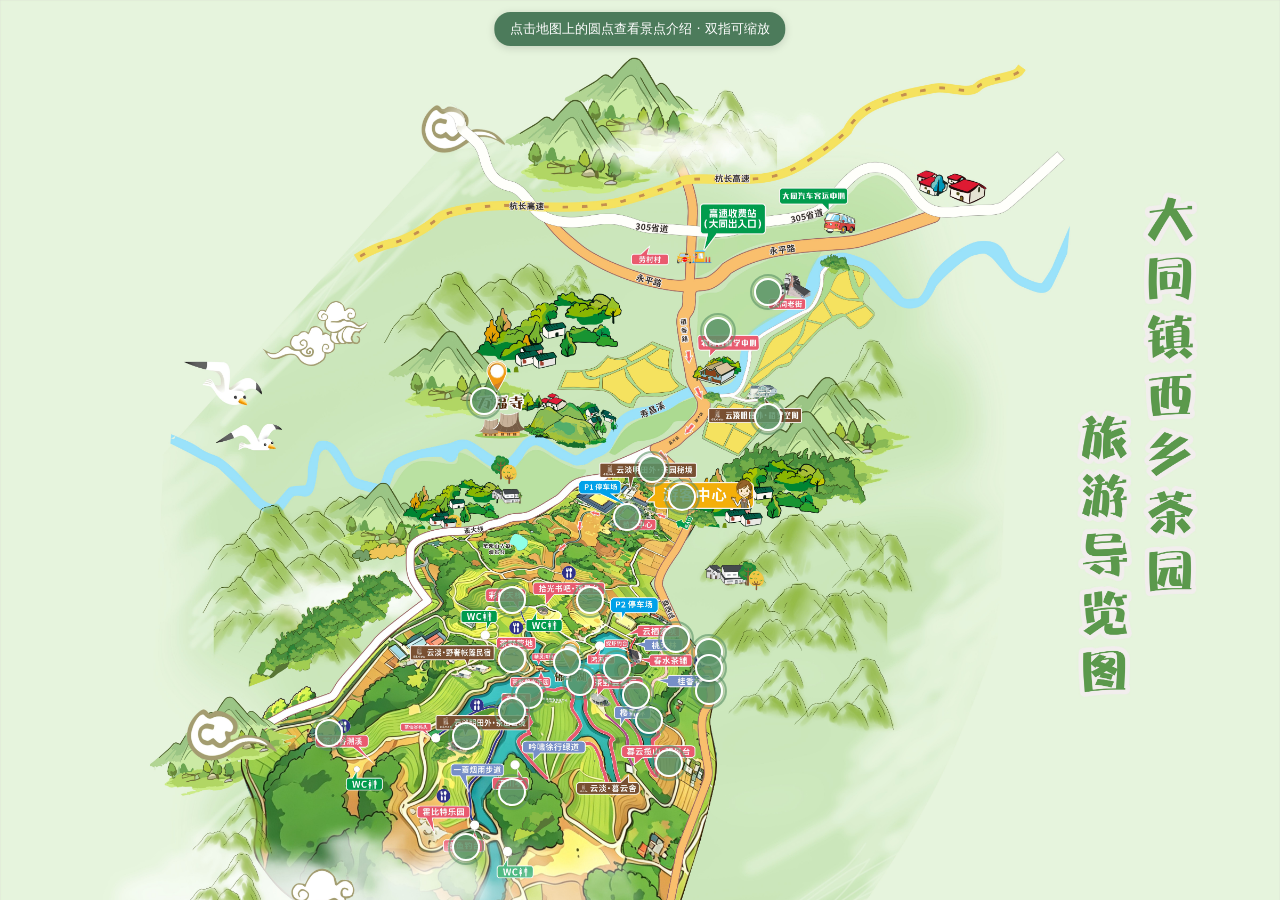
==== index.html @ 15c8495e "Initial commit" ====
<!DOCTYPE html>
<html lang="zh-CN">
<head>
  <meta charset="UTF-8" />
  <meta name="viewport" content="width=device-width, initial-scale=1.0, viewport-fit=cover" />
  <meta name="theme-color" content="#3f7050" />
  <title>大同镇西乡茶园 · 景区导览</title>
  <link rel="stylesheet" href="css/style.css" />
</head>
<body>
  <!-- 全屏导览图 -->
  <main id="map-stage" aria-label="景区导览图">
    <div class="map-wrap">
      <img id="map-image" src="map.jpg" alt="大同镇西乡茶园旅游导览图" />
      <div id="hotspots" class="hotspots"></div>
    </div>
  </main>

  <!-- 顶部提示 -->
  <div id="hint" class="hint">点击地图上的圆点查看景点介绍 · 双指可缩放</div>

  <!-- 景点弹窗 -->
  <div id="popup-overlay" class="popup-overlay" hidden>
    <div class="popup" role="dialog" aria-modal="true" aria-labelledby="popup-title">
      <button id="popup-close" class="popup-close" aria-label="关闭">&times;</button>
      <div class="popup-gallery" id="popup-gallery"></div>
      <div class="popup-body">
        <h1 id="popup-title" class="popup-title"></h1>
        <div id="popup-intro" class="popup-intro"></div>
      </div>
      <button id="popup-view-map" class="popup-view-map">关闭并查看导览图</button>
    </div>
  </div>

  <script src="js/spots.js"></script>
  <script src="js/app.js"></script>
</body>
</html>
---- css/style.css ----
:root {
  --tea-green: #5a9367;
  --tea-green-dark: #3f7050;
  --ink: #2c3a2e;
  --paper: #f4f7ef;
}

* { box-sizing: border-box; }

html, body {
  margin: 0;
  padding: 0;
  height: 100%;
  background: #e7efdd;
  color: var(--ink);
  font-family: "PingFang SC", "Microsoft YaHei", system-ui, -apple-system, sans-serif;
  -webkit-text-size-adjust: 100%;
}

/* ---------- 导览图 ---------- */
#map-stage {
  position: fixed;
  inset: 0;
  overflow: auto;
  -webkit-overflow-scrolling: touch;
  display: flex;
  align-items: center;
  justify-content: center;
  background: #e7efdd;
}

.map-wrap {
  position: relative;
  width: 100%;
  max-width: 1400px;
  margin: auto;
  line-height: 0;
}

#map-image {
  display: block;
  width: 100%;
  height: auto;
  user-select: none;
  -webkit-user-drag: none;
}

/* ---------- 地图热点 ---------- */
.hotspots {
  position: absolute;
  inset: 0;
  pointer-events: none; /* 仅标记本身可点击 */
}

.hotspot {
  position: absolute;
  width: 28px;
  height: 28px;
  margin: -14px 0 0 -14px; /* 以坐标为圆心 */
  border-radius: 50%;
  background: rgba(90, 147, 103, 0.85);
  border: 2px solid #fff;
  box-shadow: 0 1px 4px rgba(0, 0, 0, 0.35);
  cursor: pointer;
  pointer-events: auto;
  -webkit-tap-highlight-color: transparent;
}
/* 脉冲提示环 */
.hotspot::after {
  content: "";
  position: absolute;
  inset: -6px;
  border-radius: 50%;
  border: 2px solid rgba(90, 147, 103, 0.6);
  animation: pulse 2s ease-out infinite;
}
.hotspot:active { background: var(--tea-green-dark); }

@keyframes pulse {
  0%   { transform: scale(0.6); opacity: 0.9; }
  100% { transform: scale(1.6); opacity: 0; }
}

@media (max-width: 600px) {
  .hotspot { width: 24px; height: 24px; margin: -12px 0 0 -12px; }
}

.hint {
  position: fixed;
  top: calc(12px + env(safe-area-inset-top));
  left: 50%;
  transform: translateX(-50%);
  max-width: calc(100% - 24px);
  background: rgba(63, 112, 80, 0.92);
  color: #fff;
  font-size: 13px;
  line-height: 1.4;
  text-align: center;
  padding: 8px 16px;
  border-radius: 16px;
  z-index: 10;
  box-shadow: 0 2px 8px rgba(0, 0, 0, 0.15);
  transition: opacity 0.4s ease;
}
.hint.fade { opacity: 0; pointer-events: none; }

/* ---------- 弹窗 ---------- */
.popup-overlay {
  position: fixed;
  inset: 0;
  background: rgba(20, 30, 22, 0.55);
  backdrop-filter: blur(3px);
  z-index: 100;
  display: flex;
  align-items: center;
  justify-content: center;
  padding: 16px;
  animation: fade-in 0.25s ease;
}
.popup-overlay[hidden] { display: none; }

@keyframes fade-in { from { opacity: 0; } to { opacity: 1; } }
@keyframes pop-in {
  from { opacity: 0; transform: translateY(16px) scale(0.98); }
  to { opacity: 1; transform: translateY(0) scale(1); }
}
@keyframes sheet-up {
  from { transform: translateY(100%); }
  to { transform: translateY(0); }
}

.popup {
  position: relative;
  width: 100%;
  max-width: 480px;
  max-height: 90vh;
  max-height: 90dvh;
  background: var(--paper);
  border-radius: 18px;
  overflow: hidden;
  display: flex;
  flex-direction: column;
  box-shadow: 0 18px 50px rgba(0, 0, 0, 0.35);
  animation: pop-in 0.3s cubic-bezier(0.2, 0.8, 0.3, 1);
}

.popup-close {
  position: absolute;
  top: 10px;
  right: 12px;
  z-index: 5;
  width: 36px;
  height: 36px;
  border: none;
  border-radius: 50%;
  background: rgba(0, 0, 0, 0.4);
  color: #fff;
  font-size: 24px;
  line-height: 1;
  cursor: pointer;
}

/* 图片画廊 —— 横向滑动 */
.popup-gallery {
  display: flex;
  overflow-x: auto;
  scroll-snap-type: x mandatory;
  -webkit-overflow-scrolling: touch;
  background: #d9e6cb;
}
.popup-gallery img {
  flex: 0 0 100%;
  width: 100%;
  height: clamp(180px, 52vw, 260px);
  object-fit: cover;
  scroll-snap-align: start;
  display: block;
}

.popup-body {
  padding: 18px 22px 6px;
  overflow-y: auto;
}
.popup-title {
  margin: 0 0 12px;
  font-size: 23px;
  font-weight: 700;
  color: var(--tea-green-dark);
}
.popup-intro p {
  margin: 0 0 12px;
  font-size: 15.5px;
  line-height: 1.7;
  color: #41513f;
}

.popup-view-map {
  margin: 8px 18px 18px;
  padding: 13px;
  border: none;
  border-radius: 12px;
  background: var(--tea-green);
  color: #fff;
  font-size: 16px;
  font-weight: 600;
  cursor: pointer;
}
.popup-view-map:active { background: var(--tea-green-dark); }

/* 缺省页 —— spot 无效时 */
.popup-intro.error p { color: #a23; }

/* ---------- 手机端：弹窗改为底部抽屉 ---------- */
@media (max-width: 600px) {
  .popup-overlay {
    align-items: flex-end;
    padding: 0;
  }
  .popup {
    max-width: none;
    width: 100%;
    max-height: 88dvh;
    border-radius: 20px 20px 0 0;
    /* 底部留出手势条/安全区 */
    padding-bottom: env(safe-area-inset-bottom);
    animation: sheet-up 0.32s cubic-bezier(0.2, 0.8, 0.3, 1);
  }
  /* 顶部小手柄，提示可下滑关闭 */
  .popup::before {
    content: "";
    position: absolute;
    top: 8px;
    left: 50%;
    transform: translateX(-50%);
    width: 40px;
    height: 4px;
    border-radius: 999px;
    background: rgba(0, 0, 0, 0.18);
    z-index: 6;
  }
  .popup-gallery { border-radius: 20px 20px 0 0; }
  .popup-body { padding: 16px 18px 4px; }
  .popup-title { font-size: 21px; }
  .popup-view-map {
    margin: 8px 16px calc(16px + env(safe-area-inset-bottom));
    padding: 15px;
  }
  /* 关闭按钮加大，便于点按 */
  .popup-close { width: 40px; height: 40px; font-size: 26px; }
}

/* ---------- 横屏手机：弹窗回到居中并限制高度 ---------- */
@media (max-height: 480px) and (orientation: landscape) {
  .popup-overlay { align-items: center; padding: 10px; }
  .popup { max-width: 560px; max-height: 94dvh; flex-direction: column; }
  .popup-gallery img { height: 140px; }
}
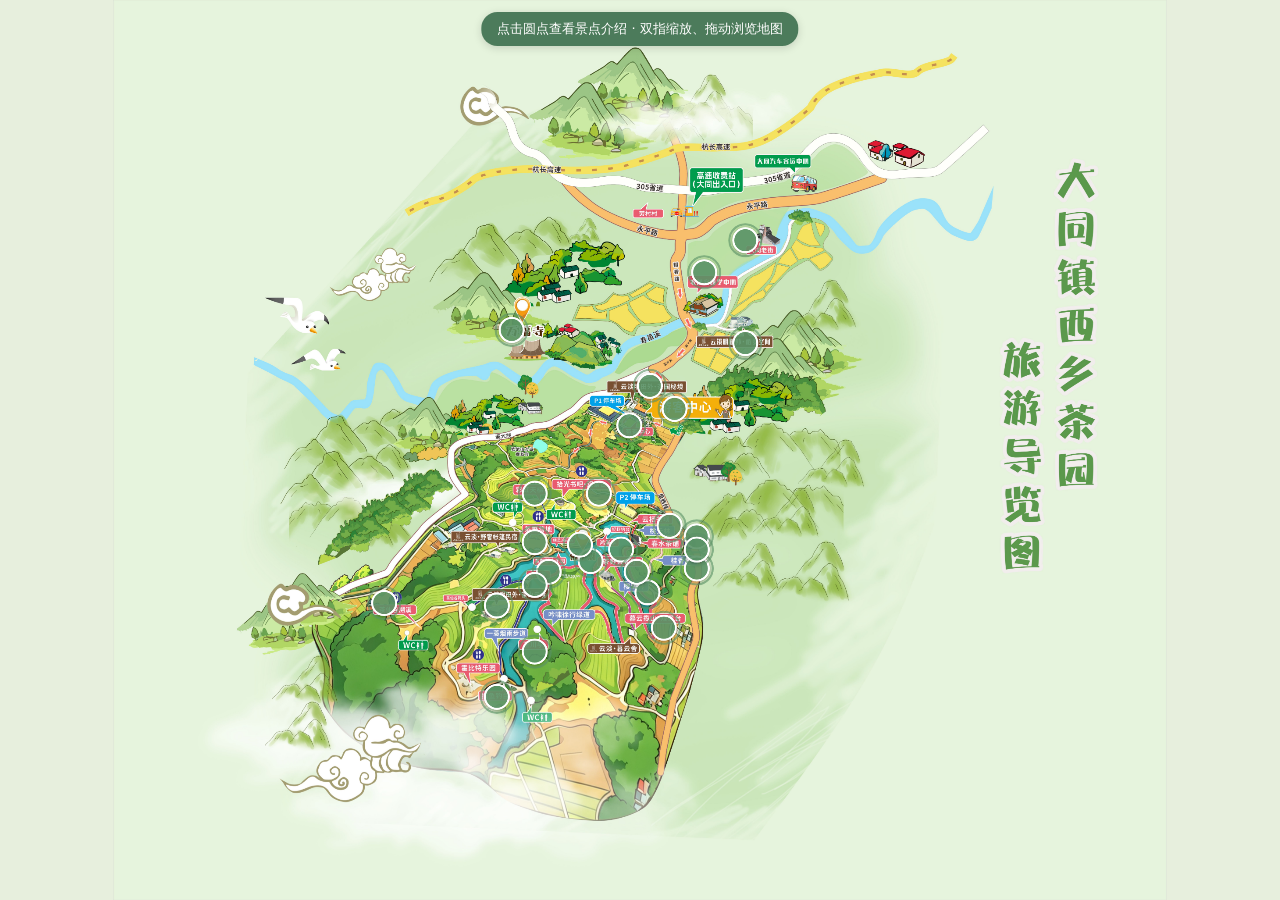
==== commit f7ba0e53: "change" ====
--- a/index.html
+++ b/index.html
@@ -2,22 +2,22 @@
 <html lang="zh-CN">
 <head>
   <meta charset="UTF-8" />
-  <meta name="viewport" content="width=device-width, initial-scale=1.0, viewport-fit=cover" />
+  <meta name="viewport" content="width=device-width, initial-scale=1.0, maximum-scale=1.0, user-scalable=no, viewport-fit=cover" />
   <meta name="theme-color" content="#3f7050" />
   <title>大同镇西乡茶园 · 景区导览</title>
   <link rel="stylesheet" href="css/style.css" />
 </head>
 <body>
-  <!-- 全屏导览图 -->
+  <!-- 全屏导览图（自定义缩放/拖动） -->
   <main id="map-stage" aria-label="景区导览图">
-    <div class="map-wrap">
+    <div id="map-pan">
       <img id="map-image" src="map.jpg" alt="大同镇西乡茶园旅游导览图" />
       <div id="hotspots" class="hotspots"></div>
     </div>
   </main>
 
   <!-- 顶部提示 -->
-  <div id="hint" class="hint">点击地图上的圆点查看景点介绍 · 双指可缩放</div>
+  <div id="hint" class="hint">点击圆点查看景点介绍 · 双指缩放、拖动浏览地图</div>
 
   <!-- 景点弹窗 -->
   <div id="popup-overlay" class="popup-overlay" hidden>
--- a/css/style.css
+++ b/css/style.css
@@ -17,23 +17,24 @@
   -webkit-text-size-adjust: 100%;
 }
 
-/* ---------- 导览图 ---------- */
+/* ---------- 导览图（自定义缩放/拖动） ---------- */
 #map-stage {
   position: fixed;
   inset: 0;
-  overflow: auto;
-  -webkit-overflow-scrolling: touch;
-  display: flex;
-  align-items: center;
-  justify-content: center;
+  overflow: hidden;
   background: #e7efdd;
-}
-
-.map-wrap {
-  position: relative;
-  width: 100%;
-  max-width: 1400px;
-  margin: auto;
+  touch-action: none;          /* 自行处理手势，禁用浏览器默认缩放/滚动 */
+  -webkit-user-select: none;
+  user-select: none;
+}
+
+#map-pan {
+  position: absolute;
+  top: 0;
+  left: 0;
+  width: 100%;
+  transform-origin: 0 0;
+  will-change: transform;
   line-height: 0;
 }
 
@@ -41,29 +42,33 @@
   display: block;
   width: 100%;
   height: auto;
-  user-select: none;
   -webkit-user-drag: none;
+  pointer-events: none;        /* 图片本身不拦截手势 */
 }
 
 /* ---------- 地图热点 ---------- */
 .hotspots {
   position: absolute;
   inset: 0;
-  pointer-events: none; /* 仅标记本身可点击 */
+  pointer-events: none;        /* 仅标记本身可点击 */
+  --inv: 1;                    /* = 1/缩放倍数，使圆点保持恒定屏幕大小 */
 }
 
 .hotspot {
   position: absolute;
-  width: 28px;
-  height: 28px;
-  margin: -14px 0 0 -14px; /* 以坐标为圆心 */
+  width: 26px;
+  height: 26px;
   border-radius: 50%;
-  background: rgba(90, 147, 103, 0.85);
+  background: rgba(90, 147, 103, 0.9);
   border: 2px solid #fff;
   box-shadow: 0 1px 4px rgba(0, 0, 0, 0.35);
   cursor: pointer;
   pointer-events: auto;
+  padding: 0;
   -webkit-tap-highlight-color: transparent;
+  /* 以坐标为圆心，并按地图缩放反向缩放，保持恒定屏幕尺寸 */
+  transform: translate(-50%, -50%) scale(var(--inv));
+  transform-origin: center;
 }
 /* 脉冲提示环 */
 .hotspot::after {
@@ -79,10 +84,6 @@
 @keyframes pulse {
   0%   { transform: scale(0.6); opacity: 0.9; }
   100% { transform: scale(1.6); opacity: 0; }
-}
-
-@media (max-width: 600px) {
-  .hotspot { width: 24px; height: 24px; margin: -12px 0 0 -12px; }
 }
 
 .hint {
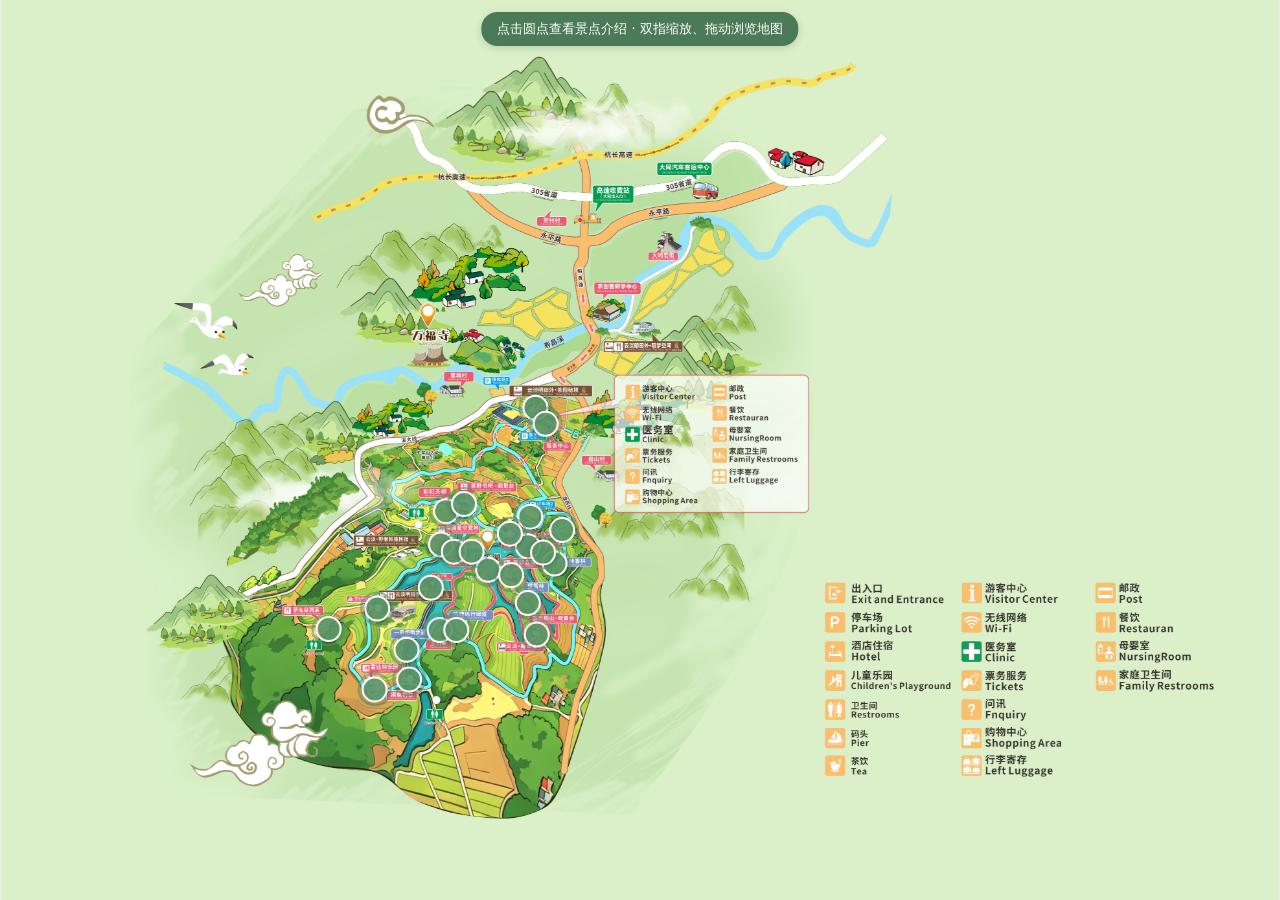
==== commit 2e8e3603: "Update tea garden guide content" ====
--- a/index.html
+++ b/index.html
@@ -25,7 +25,10 @@
       <button id="popup-close" class="popup-close" aria-label="关闭">&times;</button>
       <div class="popup-gallery" id="popup-gallery"></div>
       <div class="popup-body">
-        <h1 id="popup-title" class="popup-title"></h1>
+        <div class="popup-heading">
+          <h1 id="popup-title" class="popup-title"></h1>
+          <button id="popup-speak" class="popup-speak" type="button" aria-label="朗读景点介绍" aria-pressed="false">朗读</button>
+        </div>
         <div id="popup-intro" class="popup-intro"></div>
       </div>
       <button id="popup-view-map" class="popup-view-map">关闭并查看导览图</button>
--- a/css/style.css
+++ b/css/style.css
@@ -35,6 +35,7 @@
   width: 100%;
   transform-origin: 0 0;
   will-change: transform;
+  backface-visibility: hidden;
   line-height: 0;
 }
 
@@ -182,11 +183,42 @@
   padding: 18px 22px 6px;
   overflow-y: auto;
 }
+.popup-heading {
+  display: flex;
+  align-items: flex-start;
+  gap: 12px;
+  margin: 0 0 12px;
+}
 .popup-title {
-  margin: 0 0 12px;
+  flex: 1;
+  min-width: 0;
+  margin: 0;
   font-size: 23px;
   font-weight: 700;
   color: var(--tea-green-dark);
+}
+.popup-speak {
+  flex: 0 0 auto;
+  min-width: 68px;
+  min-height: 36px;
+  padding: 8px 12px;
+  border: 1px solid rgba(90, 147, 103, 0.35);
+  border-radius: 999px;
+  background: #fff;
+  color: var(--tea-green-dark);
+  font-size: 14px;
+  font-weight: 600;
+  line-height: 1;
+  cursor: pointer;
+}
+.popup-speak.is-speaking {
+  background: var(--tea-green-dark);
+  border-color: var(--tea-green-dark);
+  color: #fff;
+}
+.popup-speak:disabled {
+  opacity: 0.5;
+  cursor: not-allowed;
 }
 .popup-intro p {
   margin: 0 0 12px;
@@ -241,7 +273,14 @@
   }
   .popup-gallery { border-radius: 20px 20px 0 0; }
   .popup-body { padding: 16px 18px 4px; }
+  .popup-heading { gap: 10px; }
   .popup-title { font-size: 21px; }
+  .popup-speak {
+    min-width: 62px;
+    min-height: 34px;
+    padding: 7px 10px;
+    font-size: 13px;
+  }
   .popup-view-map {
     margin: 8px 16px calc(16px + env(safe-area-inset-bottom));
     padding: 15px;
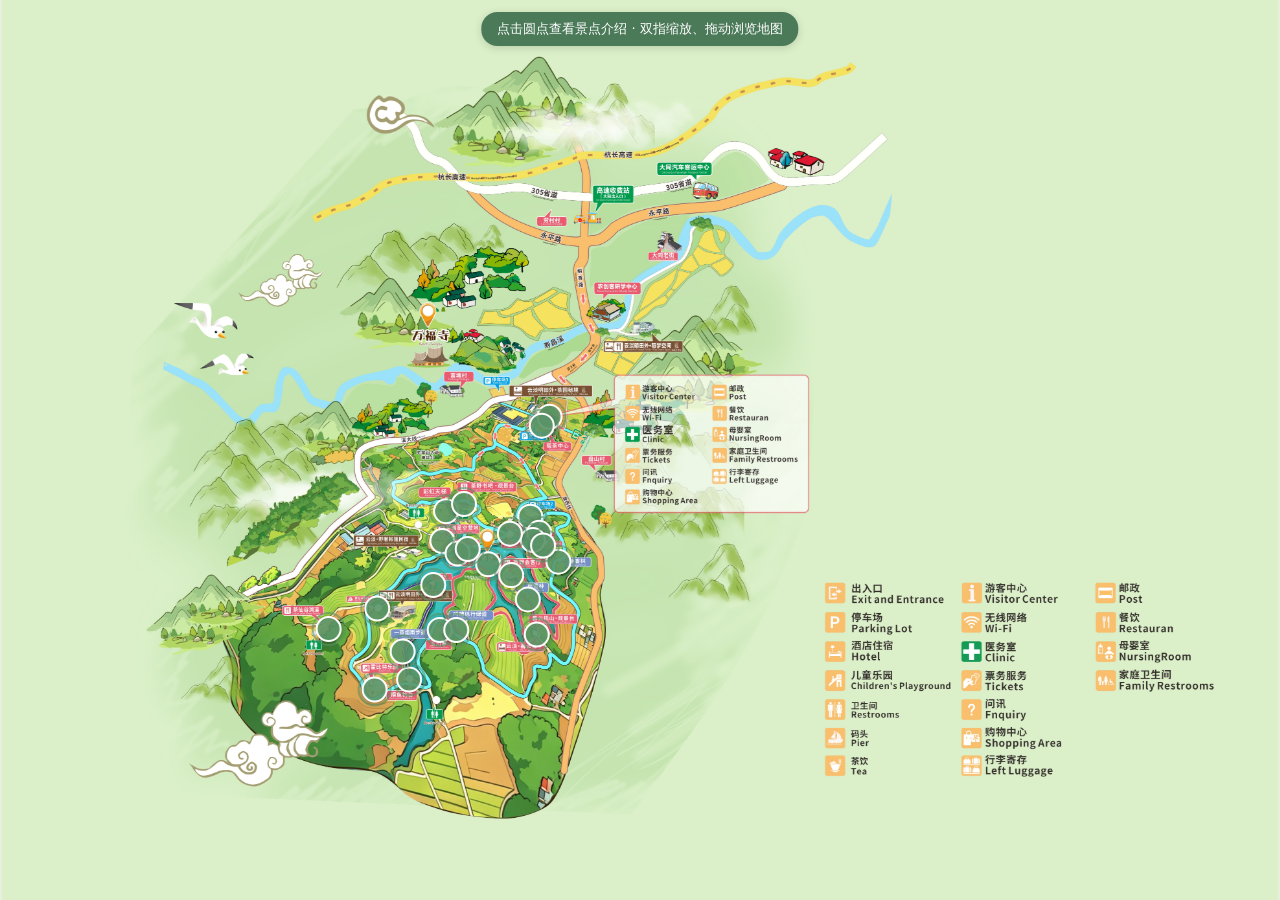
==== commit 1816c15d: "Move speech control to popup footer" ====
--- a/index.html
+++ b/index.html
@@ -27,11 +27,10 @@
       <div class="popup-body">
         <div class="popup-heading">
           <h1 id="popup-title" class="popup-title"></h1>
-          <button id="popup-speak" class="popup-speak" type="button" aria-label="朗读景点介绍" aria-pressed="false">朗读</button>
         </div>
         <div id="popup-intro" class="popup-intro"></div>
       </div>
-      <button id="popup-view-map" class="popup-view-map">关闭并查看导览图</button>
+      <button id="popup-speak" class="popup-view-map popup-speak" type="button" aria-label="朗读景点介绍" aria-pressed="false">朗读</button>
     </div>
   </div>
 
--- a/css/style.css
+++ b/css/style.css
@@ -186,29 +186,15 @@
 .popup-heading {
   display: flex;
   align-items: flex-start;
-  gap: 12px;
   margin: 0 0 12px;
 }
 .popup-title {
-  flex: 1;
-  min-width: 0;
   margin: 0;
   font-size: 23px;
   font-weight: 700;
   color: var(--tea-green-dark);
 }
 .popup-speak {
-  flex: 0 0 auto;
-  min-width: 68px;
-  min-height: 36px;
-  padding: 8px 12px;
-  border: 1px solid rgba(90, 147, 103, 0.35);
-  border-radius: 999px;
-  background: #fff;
-  color: var(--tea-green-dark);
-  font-size: 14px;
-  font-weight: 600;
-  line-height: 1;
   cursor: pointer;
 }
 .popup-speak.is-speaking {
@@ -273,14 +259,7 @@
   }
   .popup-gallery { border-radius: 20px 20px 0 0; }
   .popup-body { padding: 16px 18px 4px; }
-  .popup-heading { gap: 10px; }
   .popup-title { font-size: 21px; }
-  .popup-speak {
-    min-width: 62px;
-    min-height: 34px;
-    padding: 7px 10px;
-    font-size: 13px;
-  }
   .popup-view-map {
     margin: 8px 16px calc(16px + env(safe-area-inset-bottom));
     padding: 15px;
